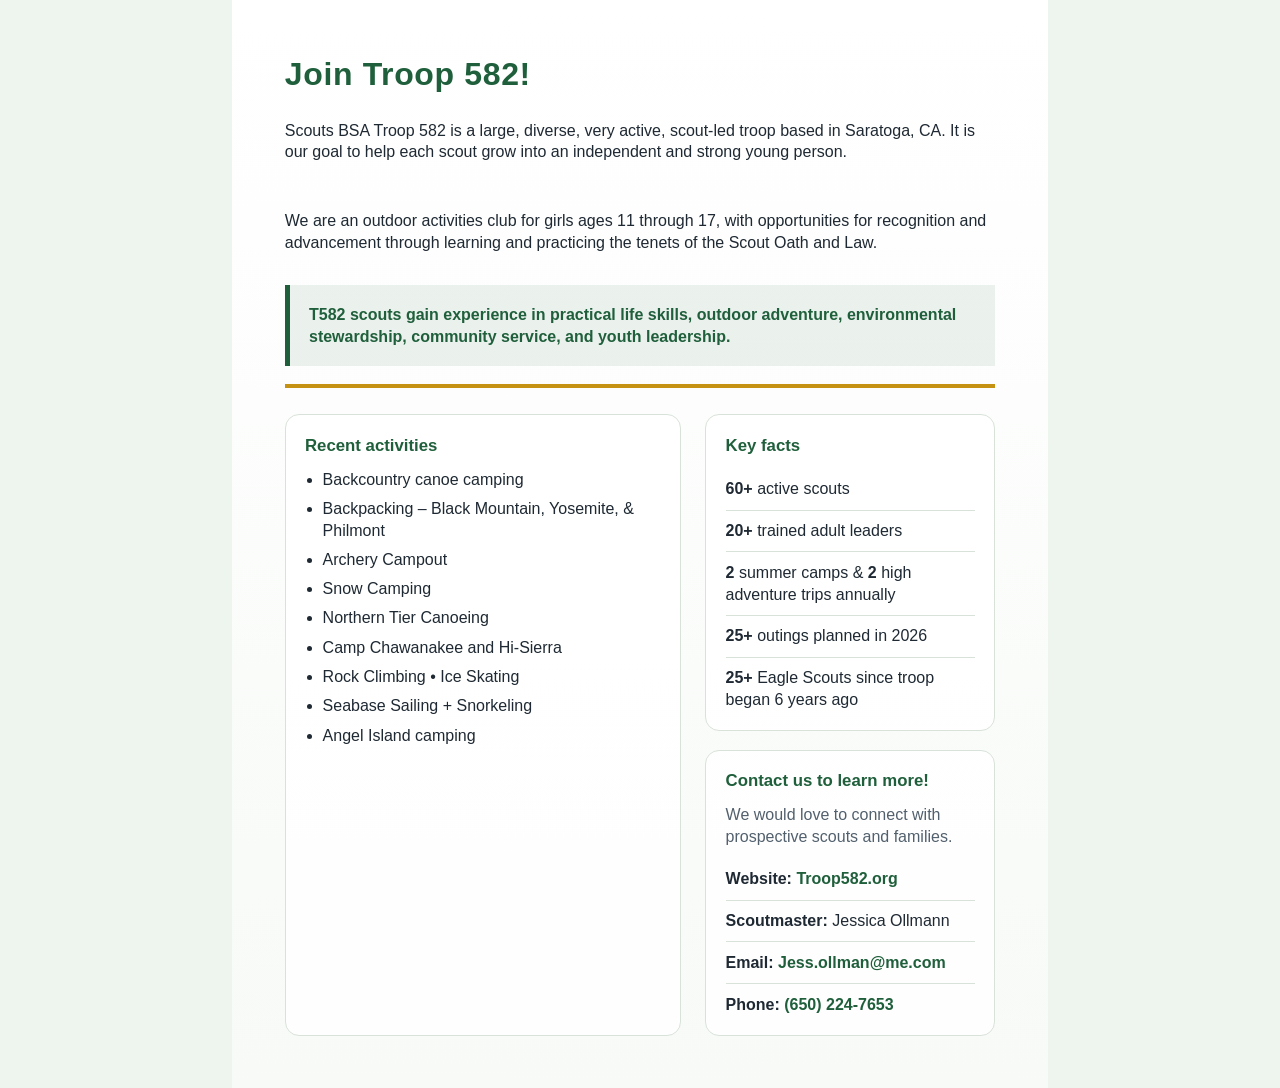
==== index.html @ 62116f75 "Add troop flyer HTML Co-authored-by: guptav <792743+guptav@users.noreply.github.com>" ====
<!DOCTYPE html>
<html lang="en">
<head>
  <meta charset="UTF-8">
  <meta name="viewport" content="width=device-width, initial-scale=1.0">
  <title>Join Troop 582!</title>
  <style>
    @page {
      size: Letter;
      margin: 0.5in;
    }

    :root {
      color-scheme: light;
      --green: #1f5f3b;
      --gold: #c69214;
      --text: #1f2933;
      --muted: #52606d;
      --bg: #f7faf7;
      --border: #d9e2d9;
    }

    * {
      box-sizing: border-box;
    }

    body {
      margin: 0;
      min-height: 100vh;
      font-family: Arial, Helvetica, sans-serif;
      color: var(--text);
      background: #eef4ee;
      line-height: 1.35;
      -webkit-print-color-adjust: exact;
      print-color-adjust: exact;
    }

    .page {
      width: 8.5in;
      min-height: 11in;
      margin: 0 auto;
      padding: 0.55in;
      background: linear-gradient(180deg, #ffffff 0%, var(--bg) 100%);
      display: flex;
      flex-direction: column;
      gap: 0.28in;
    }

    header {
      border-bottom: 4px solid var(--gold);
      padding-bottom: 0.18in;
    }

    h1 {
      margin: 0 0 0.08in;
      font-size: 2rem;
      color: var(--green);
      letter-spacing: 0.02em;
    }

    .intro {
      display: grid;
      gap: 0.16in;
      font-size: 1rem;
    }

    .highlight {
      padding: 0.2in;
      background: rgba(31, 95, 59, 0.08);
      border-left: 5px solid var(--green);
      font-weight: 700;
      color: var(--green);
    }

    .content-grid {
      display: grid;
      grid-template-columns: 1.3fr 0.95fr;
      gap: 0.25in;
      flex: 1;
    }

    section {
      background: rgba(255, 255, 255, 0.88);
      border: 1px solid var(--border);
      border-radius: 14px;
      padding: 0.2in;
    }

    h2 {
      margin: 0 0 0.12in;
      font-size: 1.05rem;
      color: var(--green);
    }

    ul {
      margin: 0;
      padding-left: 1.1rem;
    }

    li + li {
      margin-top: 0.08in;
    }

    .facts ul,
    .contact ul {
      list-style: none;
      padding: 0;
    }

    .facts li,
    .contact li {
      margin-top: 0;
      padding: 0.1in 0;
      border-bottom: 1px solid var(--border);
    }

    .facts li:last-child,
    .contact li:last-child {
      border-bottom: 0;
      padding-bottom: 0;
    }

    .contact a {
      color: var(--green);
      text-decoration: none;
      font-weight: 700;
    }

    .contact p {
      margin: 0 0 0.12in;
      color: var(--muted);
    }

    .contact strong {
      color: var(--text);
    }

    @media screen and (max-width: 900px) {
      .page {
        width: 100%;
        min-height: auto;
      }

      .content-grid {
        grid-template-columns: 1fr;
      }
    }
  </style>
</head>
<body>
  <main class="page">
    <header>
      <h1>Join Troop 582!</h1>
      <div class="intro">
        <p>Scouts BSA Troop 582 is a large, diverse, very active, scout-led troop based in Saratoga, CA. It is our goal to help each scout grow into an independent and strong young person.</p>
        <p>We are an outdoor activities club for girls ages 11 through 17, with opportunities for recognition and advancement through learning and practicing the tenets of the Scout Oath and Law.</p>
        <div class="highlight">T582 scouts gain experience in practical life skills, outdoor adventure, environmental stewardship, community service, and youth leadership.</div>
      </div>
    </header>

    <div class="content-grid">
      <section>
        <h2>Recent activities</h2>
        <ul>
          <li>Backcountry canoe camping</li>
          <li>Backpacking &ndash; Black Mountain, Yosemite, &amp; Philmont</li>
          <li>Archery Campout</li>
          <li>Snow Camping</li>
          <li>Northern Tier Canoeing</li>
          <li>Camp Chawanakee and Hi-Sierra</li>
          <li>Rock Climbing &bull; Ice Skating</li>
          <li>Seabase Sailing + Snorkeling</li>
          <li>Angel Island camping</li>
        </ul>
      </section>

      <div>
        <section class="facts">
          <h2>Key facts</h2>
          <ul>
            <li><strong>60+</strong> active scouts</li>
            <li><strong>20+</strong> trained adult leaders</li>
            <li><strong>2</strong> summer camps &amp; <strong>2</strong> high adventure trips annually</li>
            <li><strong>25+</strong> outings planned in 2026</li>
            <li><strong>25+</strong> Eagle Scouts since troop began 6 years ago</li>
          </ul>
        </section>

        <section class="contact" style="margin-top: 0.2in;">
          <h2>Contact us to learn more!</h2>
          <p>We would love to connect with prospective scouts and families.</p>
          <ul>
            <li><strong>Website:</strong> <a href="https://troop582.org">Troop582.org</a></li>
            <li><strong>Scoutmaster:</strong> Jessica Ollmann</li>
            <li><strong>Email:</strong> <a href="mailto:Jess.ollman@me.com">Jess.ollman@me.com</a></li>
            <li><strong>Phone:</strong> <a href="tel:+16502247653">(650) 224-7653</a></li>
          </ul>
        </section>
      </div>
    </div>
  </main>
</body>
</html>
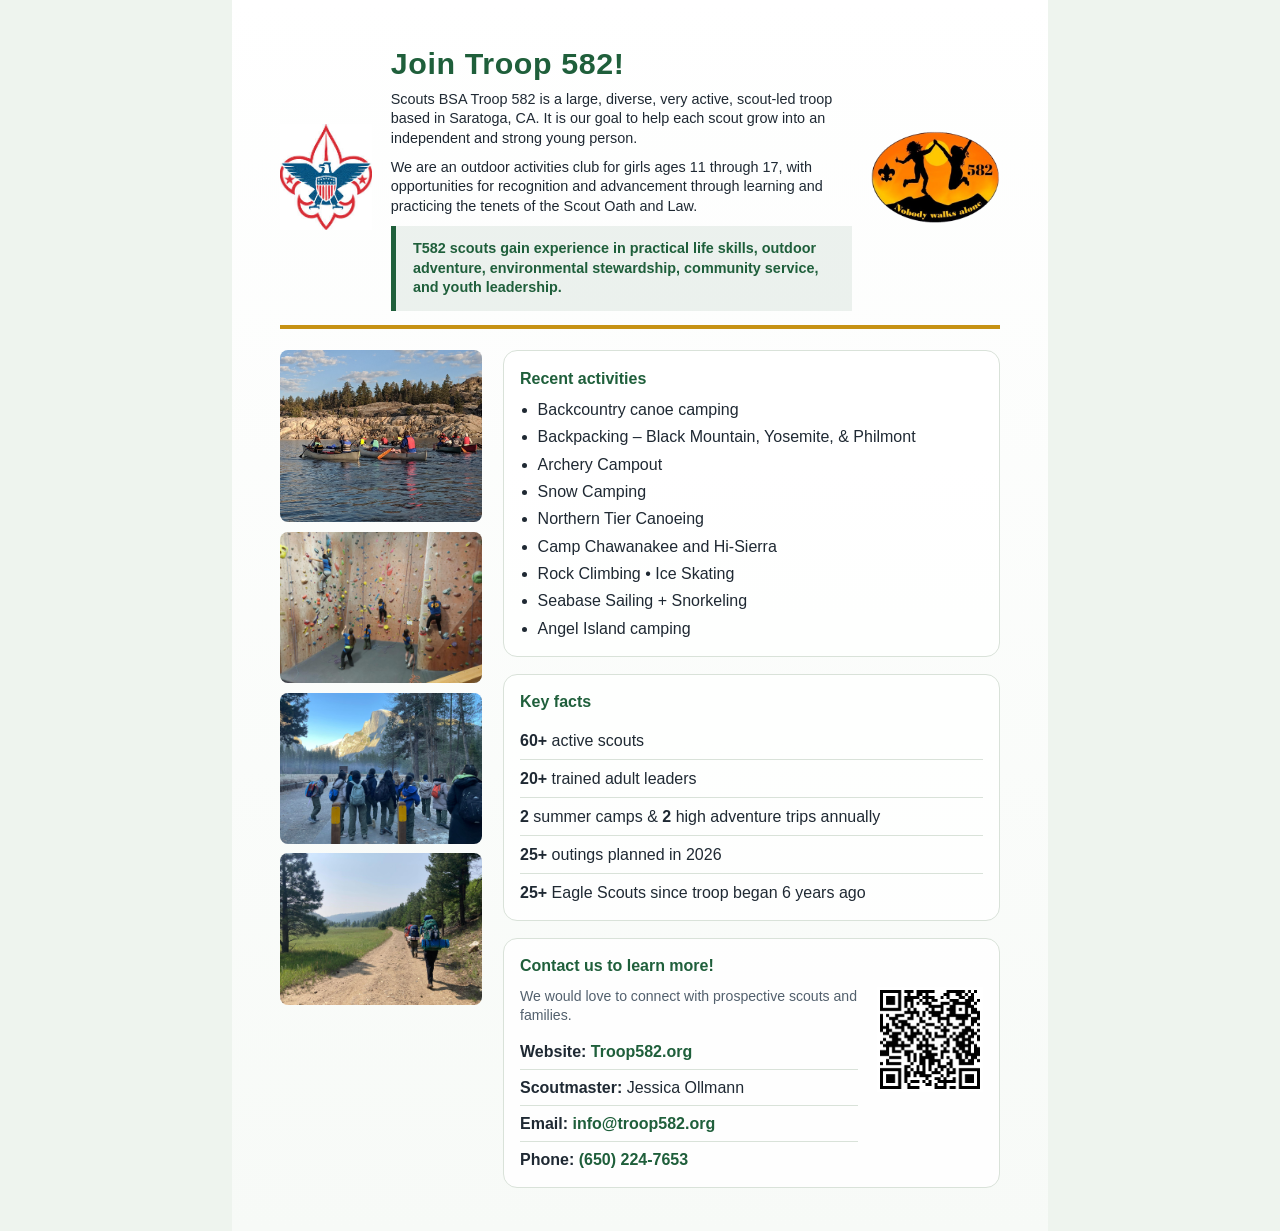
==== commit 2f8a70b8: "Update index.html with images and icons from PPTX Co-authored-by: guptav <792743+guptav@users.norepl" ====
--- a/index.html
+++ b/index.html
@@ -39,56 +39,102 @@
       width: 8.5in;
       min-height: 11in;
       margin: 0 auto;
-      padding: 0.55in;
+      padding: 0.45in 0.5in;
       background: linear-gradient(180deg, #ffffff 0%, var(--bg) 100%);
       display: flex;
       flex-direction: column;
-      gap: 0.28in;
-    }
-
+      gap: 0.22in;
+    }
+
+    /* ── Header ── */
     header {
+      display: flex;
+      align-items: center;
+      gap: 0.2in;
       border-bottom: 4px solid var(--gold);
-      padding-bottom: 0.18in;
+      padding-bottom: 0.15in;
+    }
+
+    .header-logo {
+      flex-shrink: 0;
+    }
+
+    .header-logo img {
+      display: block;
+    }
+
+    .header-logo.bsa img  { height: 1.1in; width: auto; }
+    .header-logo.troop img { height: 0.95in; width: auto; }
+
+    .header-text {
+      flex: 1;
     }
 
     h1 {
-      margin: 0 0 0.08in;
-      font-size: 2rem;
+      margin: 0 0 0.06in;
+      font-size: 1.9rem;
       color: var(--green);
       letter-spacing: 0.02em;
     }
 
     .intro {
       display: grid;
-      gap: 0.16in;
-      font-size: 1rem;
+      gap: 0.1in;
+      font-size: 0.9rem;
+    }
+
+    .intro p {
+      margin: 0;
     }
 
     .highlight {
-      padding: 0.2in;
+      padding: 0.14in 0.18in;
       background: rgba(31, 95, 59, 0.08);
       border-left: 5px solid var(--green);
       font-weight: 700;
       color: var(--green);
     }
 
-    .content-grid {
+    /* ── Body two-column: photo strip | content ── */
+    .body-grid {
       display: grid;
-      grid-template-columns: 1.3fr 0.95fr;
-      gap: 0.25in;
+      grid-template-columns: 2.1in 1fr;
+      gap: 0.22in;
       flex: 1;
+    }
+
+    /* Left: stacked activity photos */
+    .photo-strip {
+      display: flex;
+      flex-direction: column;
+      gap: 0.1in;
+    }
+
+    .photo-strip img {
+      width: 100%;
+      height: auto;
+      border-radius: 8px;
+      object-fit: cover;
+      display: block;
+    }
+
+    /* Right: sections */
+    .content-col {
+      display: flex;
+      flex-direction: column;
+      gap: 0.18in;
     }
 
     section {
       background: rgba(255, 255, 255, 0.88);
       border: 1px solid var(--border);
       border-radius: 14px;
-      padding: 0.2in;
+      padding: 0.17in;
     }
 
     h2 {
-      margin: 0 0 0.12in;
-      font-size: 1.05rem;
+      margin: 0 0 0.1in;
+      font-size: 1rem;
       color: var(--green);
     }
 
@@ -98,23 +144,47 @@
     }
 
     li + li {
-      margin-top: 0.08in;
-    }
-
-    .facts ul,
+      margin-top: 0.06in;
+    }
+
+    .facts ul {
+      list-style: none;
+      padding: 0;
+    }
+
+    .facts li {
+      margin-top: 0;
+      padding: 0.08in 0;
+      border-bottom: 1px solid var(--border);
+    }
+
+    .facts li:last-child {
+      border-bottom: 0;
+      padding-bottom: 0;
+    }
+
+    /* Contact row: info + QR code side by side */
+    .contact-inner {
+      display: flex;
+      gap: 0.2in;
+      align-items: flex-start;
+    }
+
+    .contact-info {
+      flex: 1;
+    }
+
     .contact ul {
       list-style: none;
       padding: 0;
     }
 
-    .facts li,
     .contact li {
       margin-top: 0;
-      padding: 0.1in 0;
+      padding: 0.07in 0;
       border-bottom: 1px solid var(--border);
     }
 
-    .facts li:last-child,
     .contact li:last-child {
       border-bottom: 0;
       padding-bottom: 0;
@@ -127,12 +197,23 @@
     }
 
     .contact p {
-      margin: 0 0 0.12in;
+      margin: 0 0 0.1in;
       color: var(--muted);
+      font-size: 0.88rem;
     }
 
     .contact strong {
       color: var(--text);
+    }
+
+    .qr-code {
+      flex-shrink: 0;
+    }
+
+    .qr-code img {
+      display: block;
+      width: 1.1in;
+      height: 1.1in;
     }
 
     @media screen and (max-width: 900px) {
@@ -141,8 +222,21 @@
         min-height: auto;
       }
 
-      .content-grid {
+      header {
+        flex-wrap: wrap;
+      }
+
+      .body-grid {
         grid-template-columns: 1fr;
+      }
+
+      .photo-strip {
+        flex-direction: row;
+        flex-wrap: wrap;
+      }
+
+      .photo-strip img {
+        width: calc(50% - 0.05in);
       }
     }
   </style>
@@ -150,31 +244,48 @@
 <body>
   <main class="page">
     <header>
-      <h1>Join Troop 582!</h1>
-      <div class="intro">
-        <p>Scouts BSA Troop 582 is a large, diverse, very active, scout-led troop based in Saratoga, CA. It is our goal to help each scout grow into an independent and strong young person.</p>
-        <p>We are an outdoor activities club for girls ages 11 through 17, with opportunities for recognition and advancement through learning and practicing the tenets of the Scout Oath and Law.</p>
-        <div class="highlight">T582 scouts gain experience in practical life skills, outdoor adventure, environmental stewardship, community service, and youth leadership.</div>
+      <div class="header-logo bsa">
+        <img src="assets/images/Google_Shape_58_p13.png" alt="Boy Scouts of America logo">
+      </div>
+      <div class="header-text">
+        <h1>Join Troop 582!</h1>
+        <div class="intro">
+          <p>Scouts BSA Troop 582 is a large, diverse, very active, scout-led troop based in Saratoga, CA. It is our goal to help each scout grow into an independent and strong young person.</p>
+          <p>We are an outdoor activities club for girls ages 11 through 17, with opportunities for recognition and advancement through learning and practicing the tenets of the Scout Oath and Law.</p>
+          <div class="highlight">T582 scouts gain experience in practical life skills, outdoor adventure, environmental stewardship, community service, and youth leadership.</div>
+        </div>
+      </div>
+      <div class="header-logo troop">
+        <img src="assets/images/Google_Shape_59_p13.png" alt="Troop 582 — Nobody walks alone">
       </div>
     </header>
 
-    <div class="content-grid">
-      <section>
-        <h2>Recent activities</h2>
-        <ul>
-          <li>Backcountry canoe camping</li>
-          <li>Backpacking &ndash; Black Mountain, Yosemite, &amp; Philmont</li>
-          <li>Archery Campout</li>
-          <li>Snow Camping</li>
-          <li>Northern Tier Canoeing</li>
-          <li>Camp Chawanakee and Hi-Sierra</li>
-          <li>Rock Climbing &bull; Ice Skating</li>
-          <li>Seabase Sailing + Snorkeling</li>
-          <li>Angel Island camping</li>
-        </ul>
-      </section>
-
-      <div>
+    <div class="body-grid">
+      <!-- Left: stacked activity photos -->
+      <div class="photo-strip">
+        <img src="assets/images/Google_Shape_54_p13.png" alt="Backcountry canoe camping">
+        <img src="assets/images/Google_Shape_62_p13.jpg" alt="Scout activity">
+        <img src="assets/images/Google_Shape_61_p13.jpg" alt="Backpacking at Yosemite">
+        <img src="assets/images/Google_Shape_60_p13.jpg" alt="Scout activity">
+      </div>
+
+      <!-- Right: content sections -->
+      <div class="content-col">
+        <section>
+          <h2>Recent activities</h2>
+          <ul>
+            <li>Backcountry canoe camping</li>
+            <li>Backpacking &ndash; Black Mountain, Yosemite, &amp; Philmont</li>
+            <li>Archery Campout</li>
+            <li>Snow Camping</li>
+            <li>Northern Tier Canoeing</li>
+            <li>Camp Chawanakee and Hi-Sierra</li>
+            <li>Rock Climbing &bull; Ice Skating</li>
+            <li>Seabase Sailing + Snorkeling</li>
+            <li>Angel Island camping</li>
+          </ul>
+        </section>
+
         <section class="facts">
           <h2>Key facts</h2>
           <ul>
@@ -186,15 +297,22 @@
           </ul>
         </section>
 
-        <section class="contact" style="margin-top: 0.2in;">
+        <section class="contact">
           <h2>Contact us to learn more!</h2>
-          <p>We would love to connect with prospective scouts and families.</p>
-          <ul>
-            <li><strong>Website:</strong> <a href="https://troop582.org">Troop582.org</a></li>
-            <li><strong>Scoutmaster:</strong> Jessica Ollmann</li>
-            <li><strong>Email:</strong> <a href="mailto:Jess.ollman@me.com">Jess.ollman@me.com</a></li>
-            <li><strong>Phone:</strong> <a href="tel:+16502247653">(650) 224-7653</a></li>
-          </ul>
+          <div class="contact-inner">
+            <div class="contact-info">
+              <p>We would love to connect with prospective scouts and families.</p>
+              <ul>
+                <li><strong>Website:</strong> <a href="https://troop582.org">Troop582.org</a></li>
+                <li><strong>Scoutmaster:</strong> Jessica Ollmann</li>
+                <li><strong>Email:</strong> <a href="mailto:info@troop582.org">info@troop582.org</a></li>
+                <li><strong>Phone:</strong> <a href="tel:+16502247653">(650) 224-7653</a></li>
+              </ul>
+            </div>
+            <div class="qr-code">
+              <img src="assets/images/Google_Shape_63_p13.png" alt="QR code — scan to visit Troop582.org">
+            </div>
+          </div>
         </section>
       </div>
     </div>
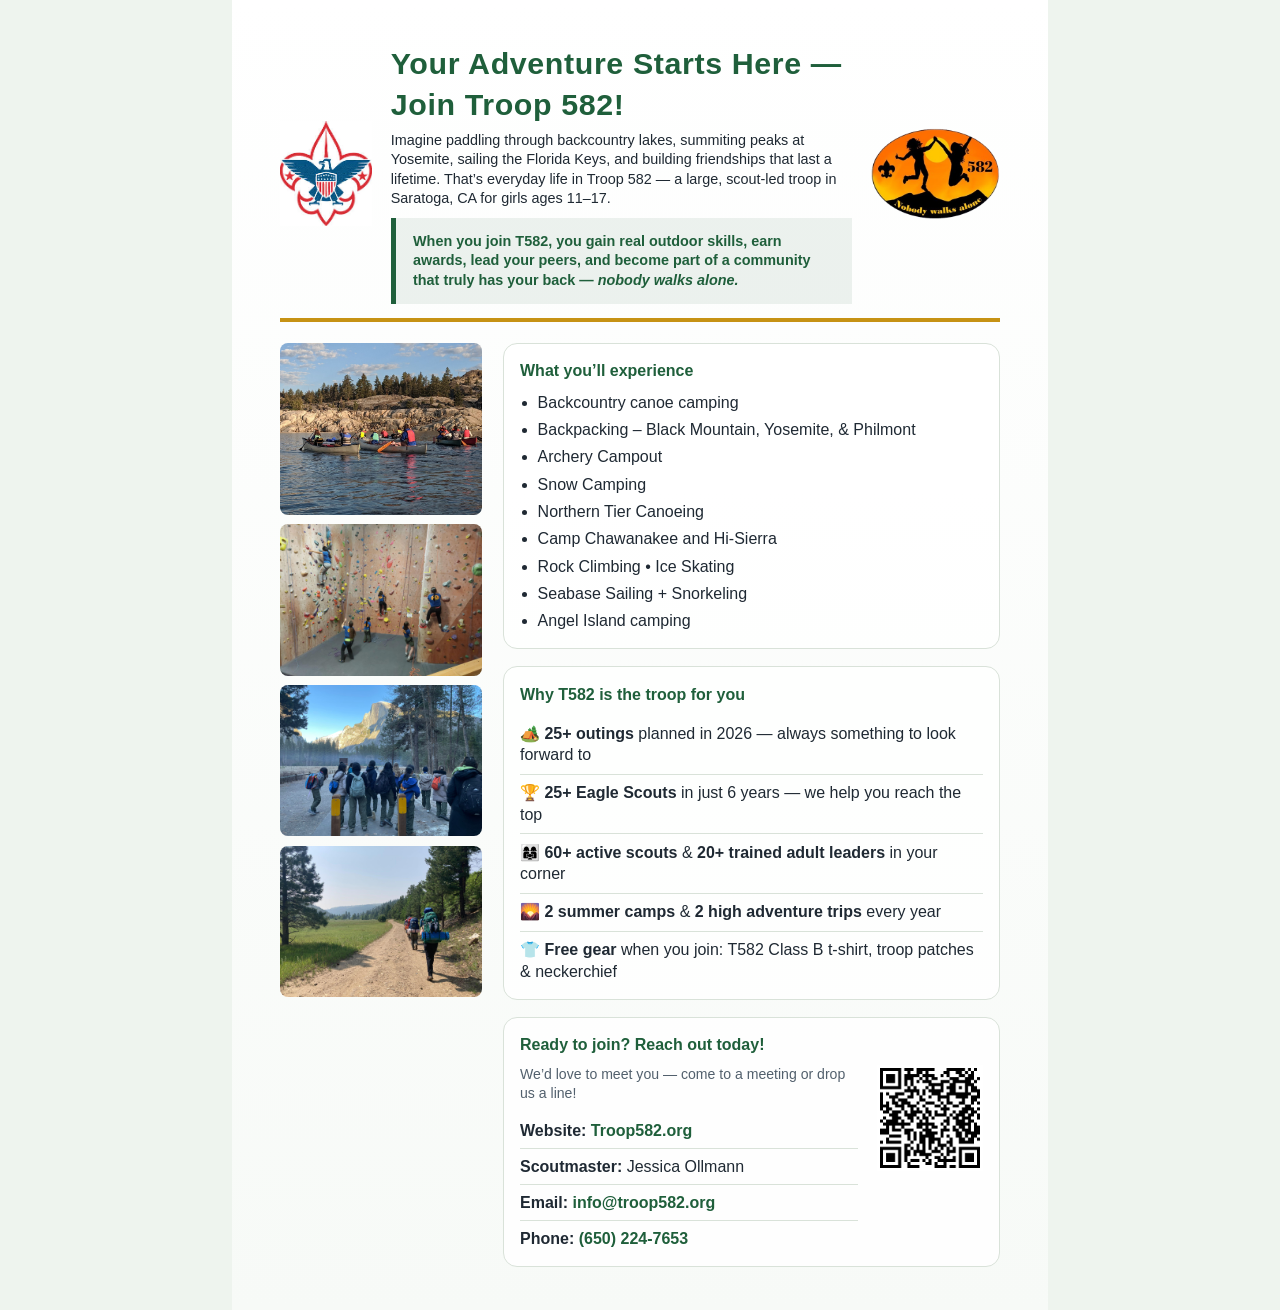
==== commit 89c42b96: "Rewrite flyer copy with benefit-focused tone and add free gear perk Co-authored-by: guptav <792743+g" ====
--- a/index.html
+++ b/index.html
@@ -248,11 +248,10 @@
         <img src="assets/images/Google_Shape_58_p13.png" alt="Boy Scouts of America logo">
       </div>
       <div class="header-text">
-        <h1>Join Troop 582!</h1>
+        <h1>Your Adventure Starts Here &mdash; Join Troop 582!</h1>
         <div class="intro">
-          <p>Scouts BSA Troop 582 is a large, diverse, very active, scout-led troop based in Saratoga, CA. It is our goal to help each scout grow into an independent and strong young person.</p>
-          <p>We are an outdoor activities club for girls ages 11 through 17, with opportunities for recognition and advancement through learning and practicing the tenets of the Scout Oath and Law.</p>
-          <div class="highlight">T582 scouts gain experience in practical life skills, outdoor adventure, environmental stewardship, community service, and youth leadership.</div>
+          <p>Imagine paddling through backcountry lakes, summiting peaks at Yosemite, sailing the Florida Keys, and building friendships that last a lifetime. That&rsquo;s everyday life in Troop 582 &mdash; a large, scout-led troop in Saratoga, CA for girls ages 11&ndash;17.</p>
+          <div class="highlight">When you join T582, you gain real outdoor skills, earn awards, lead your peers, and become part of a community that truly has your back &mdash; <em>nobody walks alone.</em></div>
         </div>
       </div>
       <div class="header-logo troop">
@@ -272,7 +271,7 @@
       <!-- Right: content sections -->
       <div class="content-col">
         <section>
-          <h2>Recent activities</h2>
+          <h2>What you&rsquo;ll experience</h2>
           <ul>
             <li>Backcountry canoe camping</li>
             <li>Backpacking &ndash; Black Mountain, Yosemite, &amp; Philmont</li>
@@ -287,21 +286,21 @@
         </section>
 
         <section class="facts">
-          <h2>Key facts</h2>
+          <h2>Why T582 is the troop for you</h2>
           <ul>
-            <li><strong>60+</strong> active scouts</li>
-            <li><strong>20+</strong> trained adult leaders</li>
-            <li><strong>2</strong> summer camps &amp; <strong>2</strong> high adventure trips annually</li>
-            <li><strong>25+</strong> outings planned in 2026</li>
-            <li><strong>25+</strong> Eagle Scouts since troop began 6 years ago</li>
+            <li>🏕️ <strong>25+ outings</strong> planned in 2026 &mdash; always something to look forward to</li>
+            <li>🏆 <strong>25+ Eagle Scouts</strong> in just 6 years &mdash; we help you reach the top</li>
+            <li>👩‍👩‍👧 <strong>60+ active scouts</strong> &amp; <strong>20+ trained adult leaders</strong> in your corner</li>
+            <li>🌄 <strong>2 summer camps</strong> &amp; <strong>2 high adventure trips</strong> every year</li>
+            <li>👕 <strong>Free gear</strong> when you join: T582 Class B t-shirt, troop patches &amp; neckerchief</li>
           </ul>
         </section>
 
         <section class="contact">
-          <h2>Contact us to learn more!</h2>
+          <h2>Ready to join? Reach out today!</h2>
           <div class="contact-inner">
             <div class="contact-info">
-              <p>We would love to connect with prospective scouts and families.</p>
+              <p>We&rsquo;d love to meet you &mdash; come to a meeting or drop us a line!</p>
               <ul>
                 <li><strong>Website:</strong> <a href="https://troop582.org">Troop582.org</a></li>
                 <li><strong>Scoutmaster:</strong> Jessica Ollmann</li>
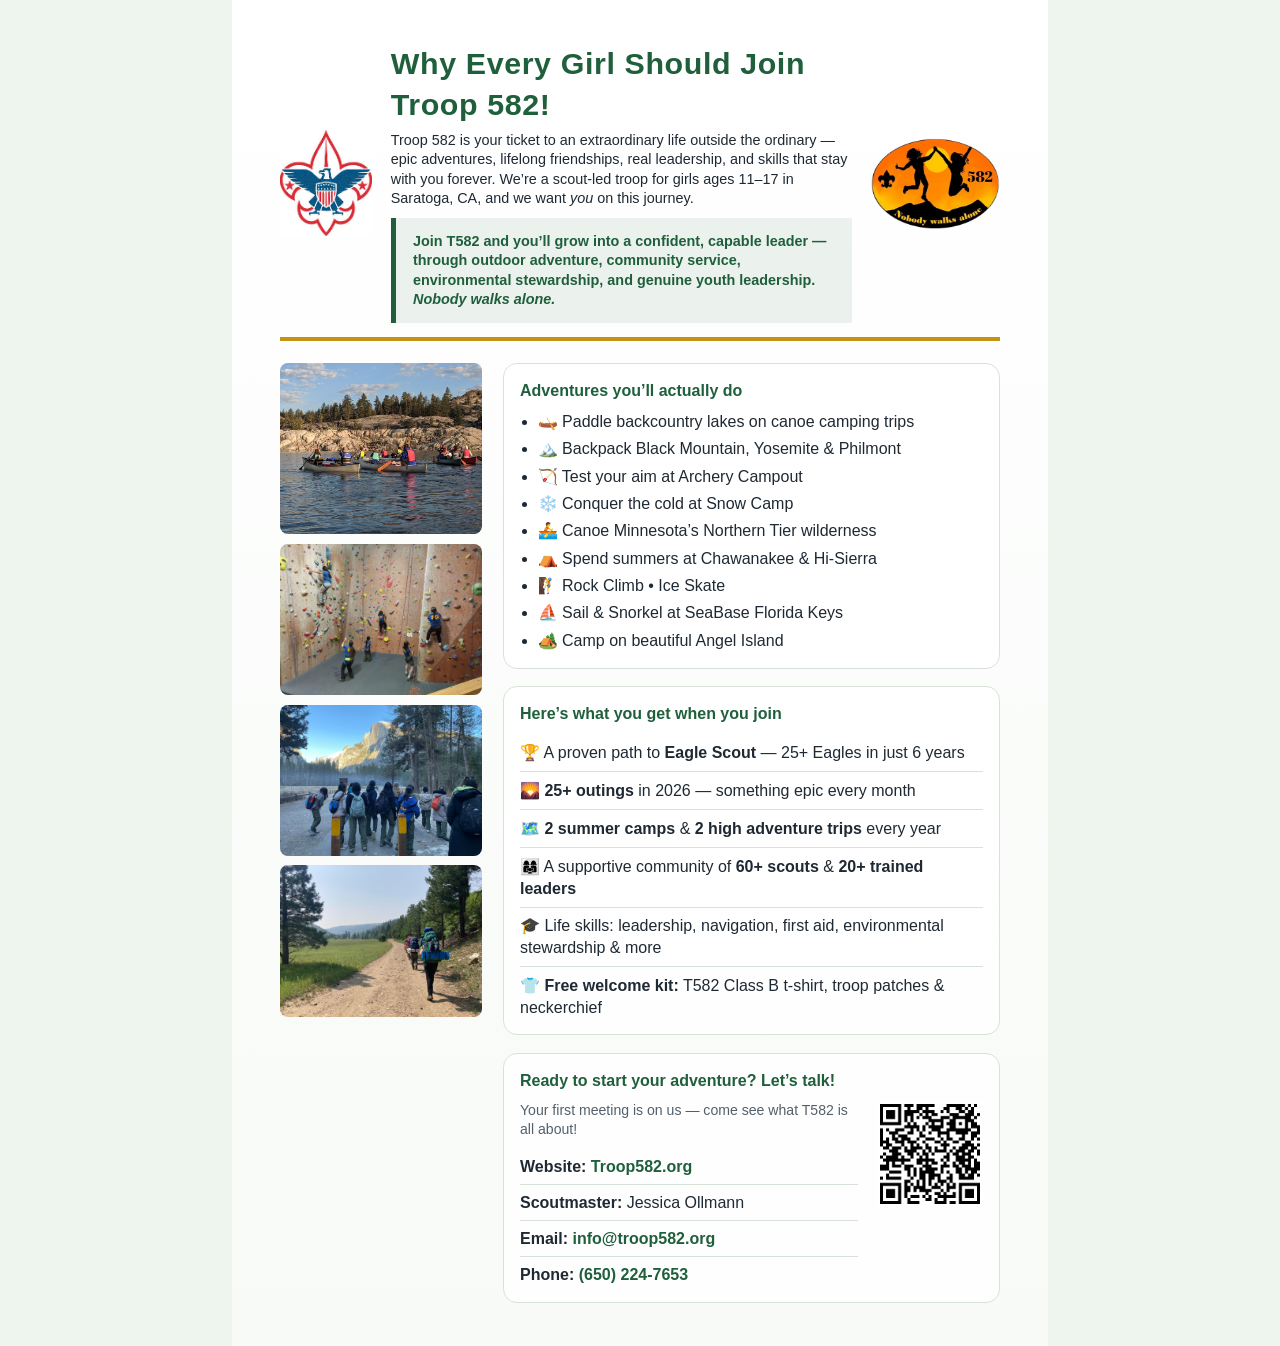
==== commit fe18fd09: "Sharpen why-you-should-join focus across all sections Co-authored-by: guptav <792743+guptav@users.no" ====
--- a/index.html
+++ b/index.html
@@ -248,10 +248,10 @@
         <img src="assets/images/Google_Shape_58_p13.png" alt="Boy Scouts of America logo">
       </div>
       <div class="header-text">
-        <h1>Your Adventure Starts Here &mdash; Join Troop 582!</h1>
+        <h1>Why Every Girl Should Join Troop 582!</h1>
         <div class="intro">
-          <p>Imagine paddling through backcountry lakes, summiting peaks at Yosemite, sailing the Florida Keys, and building friendships that last a lifetime. That&rsquo;s everyday life in Troop 582 &mdash; a large, scout-led troop in Saratoga, CA for girls ages 11&ndash;17.</p>
-          <div class="highlight">When you join T582, you gain real outdoor skills, earn awards, lead your peers, and become part of a community that truly has your back &mdash; <em>nobody walks alone.</em></div>
+          <p>Troop 582 is your ticket to an extraordinary life outside the ordinary &mdash; epic adventures, lifelong friendships, real leadership, and skills that stay with you forever. We&rsquo;re a scout-led troop for girls ages 11&ndash;17 in Saratoga, CA, and we want <em>you</em> on this journey.</p>
+          <div class="highlight">Join T582 and you&rsquo;ll grow into a confident, capable leader &mdash; through outdoor adventure, community service, environmental stewardship, and genuine youth leadership. <em>Nobody walks alone.</em></div>
         </div>
       </div>
       <div class="header-logo troop">
@@ -271,36 +271,37 @@
       <!-- Right: content sections -->
       <div class="content-col">
         <section>
-          <h2>What you&rsquo;ll experience</h2>
+          <h2>Adventures you&rsquo;ll actually do</h2>
           <ul>
-            <li>Backcountry canoe camping</li>
-            <li>Backpacking &ndash; Black Mountain, Yosemite, &amp; Philmont</li>
-            <li>Archery Campout</li>
-            <li>Snow Camping</li>
-            <li>Northern Tier Canoeing</li>
-            <li>Camp Chawanakee and Hi-Sierra</li>
-            <li>Rock Climbing &bull; Ice Skating</li>
-            <li>Seabase Sailing + Snorkeling</li>
-            <li>Angel Island camping</li>
+            <li>🛶 Paddle backcountry lakes on canoe camping trips</li>
+            <li>🏔️ Backpack Black Mountain, Yosemite &amp; Philmont</li>
+            <li>🏹 Test your aim at Archery Campout</li>
+            <li>❄️ Conquer the cold at Snow Camp</li>
+            <li>🚣 Canoe Minnesota&rsquo;s Northern Tier wilderness</li>
+            <li>⛺ Spend summers at Chawanakee &amp; Hi-Sierra</li>
+            <li>🧗 Rock Climb &bull; Ice Skate</li>
+            <li>⛵ Sail &amp; Snorkel at SeaBase Florida Keys</li>
+            <li>🏕️ Camp on beautiful Angel Island</li>
           </ul>
         </section>
 
         <section class="facts">
-          <h2>Why T582 is the troop for you</h2>
+          <h2>Here&rsquo;s what you get when you join</h2>
           <ul>
-            <li>🏕️ <strong>25+ outings</strong> planned in 2026 &mdash; always something to look forward to</li>
-            <li>🏆 <strong>25+ Eagle Scouts</strong> in just 6 years &mdash; we help you reach the top</li>
-            <li>👩‍👩‍👧 <strong>60+ active scouts</strong> &amp; <strong>20+ trained adult leaders</strong> in your corner</li>
-            <li>🌄 <strong>2 summer camps</strong> &amp; <strong>2 high adventure trips</strong> every year</li>
-            <li>👕 <strong>Free gear</strong> when you join: T582 Class B t-shirt, troop patches &amp; neckerchief</li>
+            <li>🏆 A proven path to <strong>Eagle Scout</strong> &mdash; 25+ Eagles in just 6 years</li>
+            <li>🌄 <strong>25+ outings</strong> in 2026 &mdash; something epic every month</li>
+            <li>🗺️ <strong>2 summer camps</strong> &amp; <strong>2 high adventure trips</strong> every year</li>
+            <li>👩‍👩‍👧 A supportive community of <strong>60+ scouts</strong> &amp; <strong>20+ trained leaders</strong></li>
+            <li>🎓 Life skills: leadership, navigation, first aid, environmental stewardship &amp; more</li>
+            <li>👕 <strong>Free welcome kit:</strong> T582 Class B t-shirt, troop patches &amp; neckerchief</li>
           </ul>
         </section>
 
         <section class="contact">
-          <h2>Ready to join? Reach out today!</h2>
+          <h2>Ready to start your adventure? Let&rsquo;s talk!</h2>
           <div class="contact-inner">
             <div class="contact-info">
-              <p>We&rsquo;d love to meet you &mdash; come to a meeting or drop us a line!</p>
+              <p>Your first meeting is on us &mdash; come see what T582 is all about!</p>
               <ul>
                 <li><strong>Website:</strong> <a href="https://troop582.org">Troop582.org</a></li>
                 <li><strong>Scoutmaster:</strong> Jessica Ollmann</li>
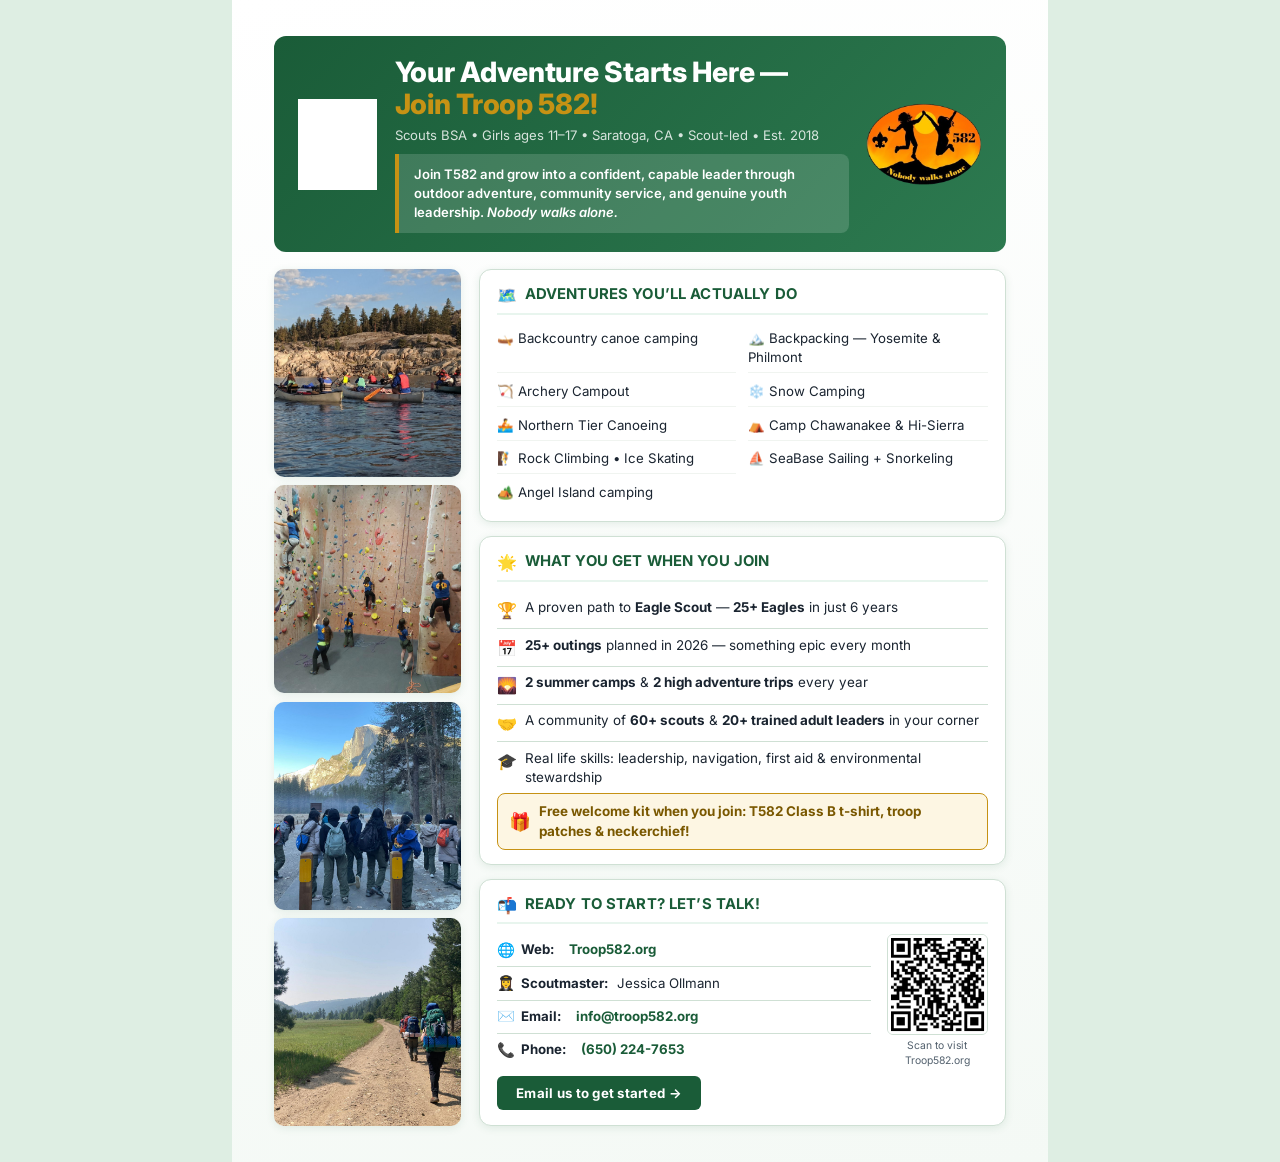
==== commit 9539985b: "UX overhaul: better hierarchy, CTA, photo captions, welcome kit badge, QR label Co-authored-by: gupt" ====
--- a/index.html
+++ b/index.html
@@ -4,316 +4,471 @@
   <meta charset="UTF-8">
   <meta name="viewport" content="width=device-width, initial-scale=1.0">
   <title>Join Troop 582!</title>
+  <link rel="preconnect" href="https://fonts.googleapis.com">
+  <link rel="preconnect" href="https://fonts.gstatic.com" crossorigin>
+  <link href="https://fonts.googleapis.com/css2?family=Inter:wght@400;600;700;800&display=swap" rel="stylesheet">
   <style>
     @page {
       size: Letter;
-      margin: 0.5in;
+      margin: 0.4in;
     }
 
     :root {
       color-scheme: light;
-      --green: #1f5f3b;
+      --green: #1a5c38;
+      --green-light: #e8f5ee;
       --gold: #c69214;
-      --text: #1f2933;
+      --gold-light: #fdf6e3;
+      --text: #1a2430;
       --muted: #52606d;
-      --bg: #f7faf7;
-      --border: #d9e2d9;
-    }
-
-    * {
-      box-sizing: border-box;
-    }
+      --bg: #f4f9f5;
+      --border: #cfe0d4;
+      --shadow: 0 2px 8px rgba(31,95,59,0.10);
+      --radius: 12px;
+    }
+
+    * { box-sizing: border-box; }
 
     body {
       margin: 0;
-      min-height: 100vh;
-      font-family: Arial, Helvetica, sans-serif;
+      font-family: 'Inter', Arial, sans-serif;
       color: var(--text);
-      background: #eef4ee;
-      line-height: 1.35;
+      background: #deeee3;
+      line-height: 1.45;
       -webkit-print-color-adjust: exact;
       print-color-adjust: exact;
     }
 
+    /* ── Page shell ── */
     .page {
       width: 8.5in;
       min-height: 11in;
       margin: 0 auto;
-      padding: 0.45in 0.5in;
-      background: linear-gradient(180deg, #ffffff 0%, var(--bg) 100%);
+      padding: 0.38in 0.44in 0.38in;
+      background: linear-gradient(170deg, #ffffff 0%, var(--bg) 100%);
       display: flex;
       flex-direction: column;
-      gap: 0.22in;
+      gap: 0.18in;
     }
 
     /* ── Header ── */
     header {
       display: flex;
       align-items: center;
-      gap: 0.2in;
-      border-bottom: 4px solid var(--gold);
-      padding-bottom: 0.15in;
-    }
-
-    .header-logo {
-      flex-shrink: 0;
-    }
-
-    .header-logo img {
-      display: block;
-    }
-
-    .header-logo.bsa img  { height: 1.1in; width: auto; }
-    .header-logo.troop img { height: 0.95in; width: auto; }
-
-    .header-text {
-      flex: 1;
-    }
+      gap: 0.18in;
+      background: linear-gradient(135deg, var(--green) 0%, #2d7a50 100%);
+      border-radius: var(--radius);
+      padding: 0.2in 0.25in;
+      color: #fff;
+    }
+
+    .header-logo { flex-shrink: 0; }
+    .header-logo img { display: block; }
+    .header-logo.bsa img   { height: 0.95in; width: auto; filter: brightness(0) invert(1); }
+    .header-logo.troop img { height: 0.85in; width: auto; }
+
+    .header-text { flex: 1; }
 
     h1 {
       margin: 0 0 0.06in;
-      font-size: 1.9rem;
-      color: var(--green);
-      letter-spacing: 0.02em;
-    }
-
-    .intro {
+      font-size: 1.75rem;
+      font-weight: 800;
+      color: #fff;
+      letter-spacing: -0.01em;
+      line-height: 1.15;
+    }
+
+    h1 span {
+      color: var(--gold);
+    }
+
+    .tagline {
+      font-size: 0.82rem;
+      color: rgba(255,255,255,0.82);
+      margin: 0 0 0.1in;
+    }
+
+    .highlight {
+      padding: 0.11in 0.16in;
+      background: rgba(255,255,255,0.15);
+      border-left: 4px solid var(--gold);
+      border-radius: 0 8px 8px 0;
+      font-size: 0.82rem;
+      font-weight: 600;
+      color: #fff;
+    }
+
+    /* ── Body two-column ── */
+    .body-grid {
       display: grid;
-      gap: 0.1in;
-      font-size: 0.9rem;
-    }
-
-    .intro p {
+      grid-template-columns: 1.95in 1fr;
+      gap: 0.18in;
+      flex: 1;
+    }
+
+    /* Left: photo strip */
+    .photo-strip {
+      display: flex;
+      flex-direction: column;
+      gap: 0.09in;
+    }
+
+    .photo-wrap {
+      position: relative;
+      overflow: hidden;
+      border-radius: 10px;
+      box-shadow: var(--shadow);
+      flex: 1;
+    }
+
+    .photo-wrap img {
+      width: 100%;
+      height: 100%;
+      object-fit: cover;
+      display: block;
+      transition: transform 0.3s ease;
+    }
+
+    .photo-wrap:hover img {
+      transform: scale(1.04);
+    }
+
+    .photo-caption {
+      position: absolute;
+      bottom: 0;
+      left: 0;
+      right: 0;
+      padding: 0.06in 0.1in;
+      background: linear-gradient(transparent, rgba(0,0,0,0.62));
+      color: #fff;
+      font-size: 0.67rem;
+      font-weight: 600;
+      opacity: 0;
+      transition: opacity 0.25s ease;
+      border-radius: 0 0 10px 10px;
+    }
+
+    .photo-wrap:hover .photo-caption {
+      opacity: 1;
+    }
+
+    /* Right: sections */
+    .content-col {
+      display: flex;
+      flex-direction: column;
+      gap: 0.14in;
+    }
+
+    section {
+      background: #fff;
+      border: 1px solid var(--border);
+      border-radius: var(--radius);
+      padding: 0.15in 0.18in;
+      box-shadow: var(--shadow);
+    }
+
+    /* Section header bar */
+    .section-header {
+      display: flex;
+      align-items: center;
+      gap: 0.08in;
+      margin-bottom: 0.1in;
+      padding-bottom: 0.07in;
+      border-bottom: 2px solid var(--green-light);
+    }
+
+    .section-icon {
+      font-size: 1rem;
+      line-height: 1;
+    }
+
+    h2 {
       margin: 0;
-    }
-
-    .highlight {
-      padding: 0.14in 0.18in;
-      background: rgba(31, 95, 59, 0.08);
-      border-left: 5px solid var(--green);
+      font-size: 0.93rem;
       font-weight: 700;
       color: var(--green);
-    }
-
-    /* ── Body two-column: photo strip | content ── */
-    .body-grid {
+      letter-spacing: 0.01em;
+      text-transform: uppercase;
+    }
+
+    /* Activities list */
+    .activities ul {
+      margin: 0;
+      padding: 0;
+      list-style: none;
       display: grid;
-      grid-template-columns: 2.1in 1fr;
-      gap: 0.22in;
-      flex: 1;
-    }
-
-    /* Left: stacked activity photos */
-    .photo-strip {
-      display: flex;
-      flex-direction: column;
-      gap: 0.1in;
-    }
-
-    .photo-strip img {
-      width: 100%;
-      height: auto;
-      border-radius: 8px;
-      object-fit: cover;
-      display: block;
-    }
-
-    /* Right: sections */
-    .content-col {
-      display: flex;
-      flex-direction: column;
-      gap: 0.18in;
-    }
-
-    section {
-      background: rgba(255, 255, 255, 0.88);
-      border: 1px solid var(--border);
-      border-radius: 14px;
-      padding: 0.17in;
-    }
-
-    h2 {
-      margin: 0 0 0.1in;
-      font-size: 1rem;
-      color: var(--green);
-    }
-
-    ul {
-      margin: 0;
-      padding-left: 1.1rem;
-    }
-
-    li + li {
-      margin-top: 0.06in;
-    }
-
+      grid-template-columns: 1fr 1fr;
+      gap: 0.04in 0.12in;
+    }
+
+    .activities li {
+      font-size: 0.83rem;
+      padding: 0.05in 0;
+      border-bottom: 1px solid #f0f4f0;
+      display: flex;
+      align-items: baseline;
+      gap: 0.05in;
+    }
+
+    .activities li:nth-last-child(-n+2) {
+      border-bottom: none;
+    }
+
+    /* Benefits / facts */
     .facts ul {
       list-style: none;
       padding: 0;
+      margin: 0;
     }
 
     .facts li {
-      margin-top: 0;
-      padding: 0.08in 0;
+      display: flex;
+      align-items: flex-start;
+      gap: 0.08in;
+      padding: 0.07in 0;
       border-bottom: 1px solid var(--border);
+      font-size: 0.84rem;
+      line-height: 1.4;
     }
 
     .facts li:last-child {
-      border-bottom: 0;
+      border-bottom: none;
       padding-bottom: 0;
     }
 
-    /* Contact row: info + QR code side by side */
+    .facts li .fact-icon {
+      font-size: 1rem;
+      flex-shrink: 0;
+      margin-top: 0.01in;
+    }
+
+    /* Welcome kit callout */
+    .kit-badge {
+      display: flex;
+      align-items: center;
+      gap: 0.08in;
+      background: var(--gold-light);
+      border: 1.5px solid var(--gold);
+      border-radius: 8px;
+      padding: 0.08in 0.12in;
+      font-size: 0.84rem;
+      font-weight: 700;
+      color: #7a5800;
+      margin-top: 0.07in;
+    }
+
+    .kit-badge .kit-icon { font-size: 1.1rem; }
+
+    /* Contact */
     .contact-inner {
       display: flex;
-      gap: 0.2in;
+      gap: 0.16in;
       align-items: flex-start;
     }
 
-    .contact-info {
-      flex: 1;
-    }
-
-    .contact ul {
+    .contact-info { flex: 1; }
+
+    .contact-links {
       list-style: none;
       padding: 0;
-    }
-
-    .contact li {
-      margin-top: 0;
-      padding: 0.07in 0;
+      margin: 0;
+    }
+
+    .contact-links li {
+      display: flex;
+      align-items: center;
+      gap: 0.06in;
+      padding: 0.06in 0;
       border-bottom: 1px solid var(--border);
-    }
-
-    .contact li:last-child {
-      border-bottom: 0;
-      padding-bottom: 0;
-    }
-
-    .contact a {
+      font-size: 0.83rem;
+    }
+
+    .contact-links li:last-child { border-bottom: none; }
+
+    .contact-links .link-icon { font-size: 0.9rem; }
+
+    .contact-links a {
       color: var(--green);
       text-decoration: none;
       font-weight: 700;
     }
 
-    .contact p {
-      margin: 0 0 0.1in;
+    .contact-links a:hover { text-decoration: underline; }
+
+    .cta-btn {
+      display: inline-block;
+      margin-top: 0.1in;
+      padding: 0.08in 0.2in;
+      background: var(--green);
+      color: #fff;
+      font-family: inherit;
+      font-size: 0.83rem;
+      font-weight: 700;
+      border: none;
+      border-radius: 6px;
+      cursor: pointer;
+      text-decoration: none;
+      letter-spacing: 0.02em;
+    }
+
+    .qr-wrap {
+      flex-shrink: 0;
+      text-align: center;
+    }
+
+    .qr-wrap img {
+      display: block;
+      width: 1.05in;
+      height: 1.05in;
+      border-radius: 6px;
+      border: 1px solid var(--border);
+    }
+
+    .qr-label {
+      font-size: 0.65rem;
       color: var(--muted);
-      font-size: 0.88rem;
-    }
-
-    .contact strong {
-      color: var(--text);
-    }
-
-    .qr-code {
-      flex-shrink: 0;
-    }
-
-    .qr-code img {
-      display: block;
-      width: 1.1in;
-      height: 1.1in;
-    }
-
+      margin-top: 0.04in;
+      text-align: center;
+    }
+
+    /* ── Responsive ── */
     @media screen and (max-width: 900px) {
-      .page {
-        width: 100%;
-        min-height: auto;
-      }
-
-      header {
-        flex-wrap: wrap;
-      }
-
-      .body-grid {
-        grid-template-columns: 1fr;
-      }
-
-      .photo-strip {
-        flex-direction: row;
-        flex-wrap: wrap;
-      }
-
-      .photo-strip img {
-        width: calc(50% - 0.05in);
-      }
+      .page { width: 100%; min-height: auto; padding: 1rem; }
+      header { flex-wrap: wrap; border-radius: 10px; }
+      .body-grid { grid-template-columns: 1fr; }
+      .photo-strip { flex-direction: row; flex-wrap: wrap; }
+      .photo-wrap { flex: 1 1 calc(50% - 0.09in); min-height: 1.5in; }
+      .activities ul { grid-template-columns: 1fr; }
+    }
+
+    @media print {
+      body { background: none; }
+      .page { box-shadow: none; }
+      .cta-btn { background: var(--green) !important; }
     }
   </style>
 </head>
 <body>
   <main class="page">
+
+    <!-- ── Header ── -->
     <header>
       <div class="header-logo bsa">
         <img src="assets/images/Google_Shape_58_p13.png" alt="Boy Scouts of America logo">
       </div>
       <div class="header-text">
-        <h1>Why Every Girl Should Join Troop 582!</h1>
-        <div class="intro">
-          <p>Troop 582 is your ticket to an extraordinary life outside the ordinary &mdash; epic adventures, lifelong friendships, real leadership, and skills that stay with you forever. We&rsquo;re a scout-led troop for girls ages 11&ndash;17 in Saratoga, CA, and we want <em>you</em> on this journey.</p>
-          <div class="highlight">Join T582 and you&rsquo;ll grow into a confident, capable leader &mdash; through outdoor adventure, community service, environmental stewardship, and genuine youth leadership. <em>Nobody walks alone.</em></div>
-        </div>
+        <h1>Your Adventure Starts Here &mdash;<br><span>Join Troop 582!</span></h1>
+        <p class="tagline">Scouts BSA &bull; Girls ages 11&ndash;17 &bull; Saratoga, CA &bull; Scout-led &bull; Est. 2018</p>
+        <div class="highlight">Join T582 and grow into a confident, capable leader through outdoor adventure, community service, and genuine youth leadership. <em>Nobody walks alone.</em></div>
       </div>
       <div class="header-logo troop">
         <img src="assets/images/Google_Shape_59_p13.png" alt="Troop 582 — Nobody walks alone">
       </div>
     </header>
 
+    <!-- ── Body ── -->
     <div class="body-grid">
+
       <!-- Left: stacked activity photos -->
       <div class="photo-strip">
-        <img src="assets/images/Google_Shape_54_p13.png" alt="Backcountry canoe camping">
-        <img src="assets/images/Google_Shape_62_p13.jpg" alt="Scout activity">
-        <img src="assets/images/Google_Shape_61_p13.jpg" alt="Backpacking at Yosemite">
-        <img src="assets/images/Google_Shape_60_p13.jpg" alt="Scout activity">
+        <div class="photo-wrap">
+          <img src="assets/images/Google_Shape_54_p13.png" alt="Backcountry canoe camping">
+          <div class="photo-caption">Backcountry Canoe Camping</div>
+        </div>
+        <div class="photo-wrap">
+          <img src="assets/images/Google_Shape_62_p13.jpg" alt="Scout campout activity">
+          <div class="photo-caption">Campout Adventure</div>
+        </div>
+        <div class="photo-wrap">
+          <img src="assets/images/Google_Shape_61_p13.jpg" alt="Backpacking at Yosemite">
+          <div class="photo-caption">Backpacking at Yosemite</div>
+        </div>
+        <div class="photo-wrap">
+          <img src="assets/images/Google_Shape_60_p13.jpg" alt="Scout activity">
+          <div class="photo-caption">Northern Tier Canoeing</div>
+        </div>
       </div>
 
       <!-- Right: content sections -->
       <div class="content-col">
-        <section>
-          <h2>Adventures you&rsquo;ll actually do</h2>
+
+        <!-- Activities -->
+        <section class="activities">
+          <div class="section-header">
+            <span class="section-icon">🗺️</span>
+            <h2>Adventures you&rsquo;ll actually do</h2>
+          </div>
           <ul>
-            <li>🛶 Paddle backcountry lakes on canoe camping trips</li>
-            <li>🏔️ Backpack Black Mountain, Yosemite &amp; Philmont</li>
-            <li>🏹 Test your aim at Archery Campout</li>
-            <li>❄️ Conquer the cold at Snow Camp</li>
-            <li>🚣 Canoe Minnesota&rsquo;s Northern Tier wilderness</li>
-            <li>⛺ Spend summers at Chawanakee &amp; Hi-Sierra</li>
-            <li>🧗 Rock Climb &bull; Ice Skate</li>
-            <li>⛵ Sail &amp; Snorkel at SeaBase Florida Keys</li>
-            <li>🏕️ Camp on beautiful Angel Island</li>
+            <li>🛶 Backcountry canoe camping</li>
+            <li>🏔️ Backpacking &mdash; Yosemite &amp; Philmont</li>
+            <li>🏹 Archery Campout</li>
+            <li>❄️ Snow Camping</li>
+            <li>🚣 Northern Tier Canoeing</li>
+            <li>⛺ Camp Chawanakee &amp; Hi-Sierra</li>
+            <li>🧗 Rock Climbing &bull; Ice Skating</li>
+            <li>⛵ SeaBase Sailing + Snorkeling</li>
+            <li>🏕️ Angel Island camping</li>
           </ul>
         </section>
 
+        <!-- Benefits -->
         <section class="facts">
-          <h2>Here&rsquo;s what you get when you join</h2>
+          <div class="section-header">
+            <span class="section-icon">🌟</span>
+            <h2>What you get when you join</h2>
+          </div>
           <ul>
-            <li>🏆 A proven path to <strong>Eagle Scout</strong> &mdash; 25+ Eagles in just 6 years</li>
-            <li>🌄 <strong>25+ outings</strong> in 2026 &mdash; something epic every month</li>
-            <li>🗺️ <strong>2 summer camps</strong> &amp; <strong>2 high adventure trips</strong> every year</li>
-            <li>👩‍👩‍👧 A supportive community of <strong>60+ scouts</strong> &amp; <strong>20+ trained leaders</strong></li>
-            <li>🎓 Life skills: leadership, navigation, first aid, environmental stewardship &amp; more</li>
-            <li>👕 <strong>Free welcome kit:</strong> T582 Class B t-shirt, troop patches &amp; neckerchief</li>
+            <li>
+              <span class="fact-icon">🏆</span>
+              <span>A proven path to <strong>Eagle Scout</strong> &mdash; <strong>25+ Eagles</strong> in just 6 years</span>
+            </li>
+            <li>
+              <span class="fact-icon">📅</span>
+              <span><strong>25+ outings</strong> planned in 2026 &mdash; something epic every month</span>
+            </li>
+            <li>
+              <span class="fact-icon">🌄</span>
+              <span><strong>2 summer camps</strong> &amp; <strong>2 high adventure trips</strong> every year</span>
+            </li>
+            <li>
+              <span class="fact-icon">🤝</span>
+              <span>A community of <strong>60+ scouts</strong> &amp; <strong>20+ trained adult leaders</strong> in your corner</span>
+            </li>
+            <li>
+              <span class="fact-icon">🎓</span>
+              <span>Real life skills: leadership, navigation, first aid &amp; environmental stewardship</span>
+            </li>
           </ul>
+          <!-- Free welcome kit callout -->
+          <div class="kit-badge">
+            <span class="kit-icon">🎁</span>
+            <span>Free welcome kit when you join: T582 Class B t-shirt, troop patches &amp; neckerchief!</span>
+          </div>
         </section>
 
+        <!-- Contact -->
         <section class="contact">
-          <h2>Ready to start your adventure? Let&rsquo;s talk!</h2>
+          <div class="section-header">
+            <span class="section-icon">📬</span>
+            <h2>Ready to start? Let&rsquo;s talk!</h2>
+          </div>
           <div class="contact-inner">
             <div class="contact-info">
-              <p>Your first meeting is on us &mdash; come see what T582 is all about!</p>
-              <ul>
-                <li><strong>Website:</strong> <a href="https://troop582.org">Troop582.org</a></li>
-                <li><strong>Scoutmaster:</strong> Jessica Ollmann</li>
-                <li><strong>Email:</strong> <a href="mailto:info@troop582.org">info@troop582.org</a></li>
-                <li><strong>Phone:</strong> <a href="tel:+16502247653">(650) 224-7653</a></li>
+              <ul class="contact-links">
+                <li><span class="link-icon">🌐</span> <strong>Web:</strong>&nbsp;<a href="https://troop582.org">Troop582.org</a></li>
+                <li><span class="link-icon">👩‍✈️</span> <strong>Scoutmaster:</strong>&nbsp;Jessica Ollmann</li>
+                <li><span class="link-icon">✉️</span> <strong>Email:</strong>&nbsp;<a href="mailto:info@troop582.org">info@troop582.org</a></li>
+                <li><span class="link-icon">📞</span> <strong>Phone:</strong>&nbsp;<a href="tel:+16502247653">(650) 224-7653</a></li>
               </ul>
+              <a class="cta-btn" href="mailto:info@troop582.org">Email us to get started &rarr;</a>
             </div>
-            <div class="qr-code">
+            <div class="qr-wrap">
               <img src="assets/images/Google_Shape_63_p13.png" alt="QR code — scan to visit Troop582.org">
+              <p class="qr-label">Scan to visit<br>Troop582.org</p>
             </div>
           </div>
         </section>
+
       </div>
     </div>
   </main>
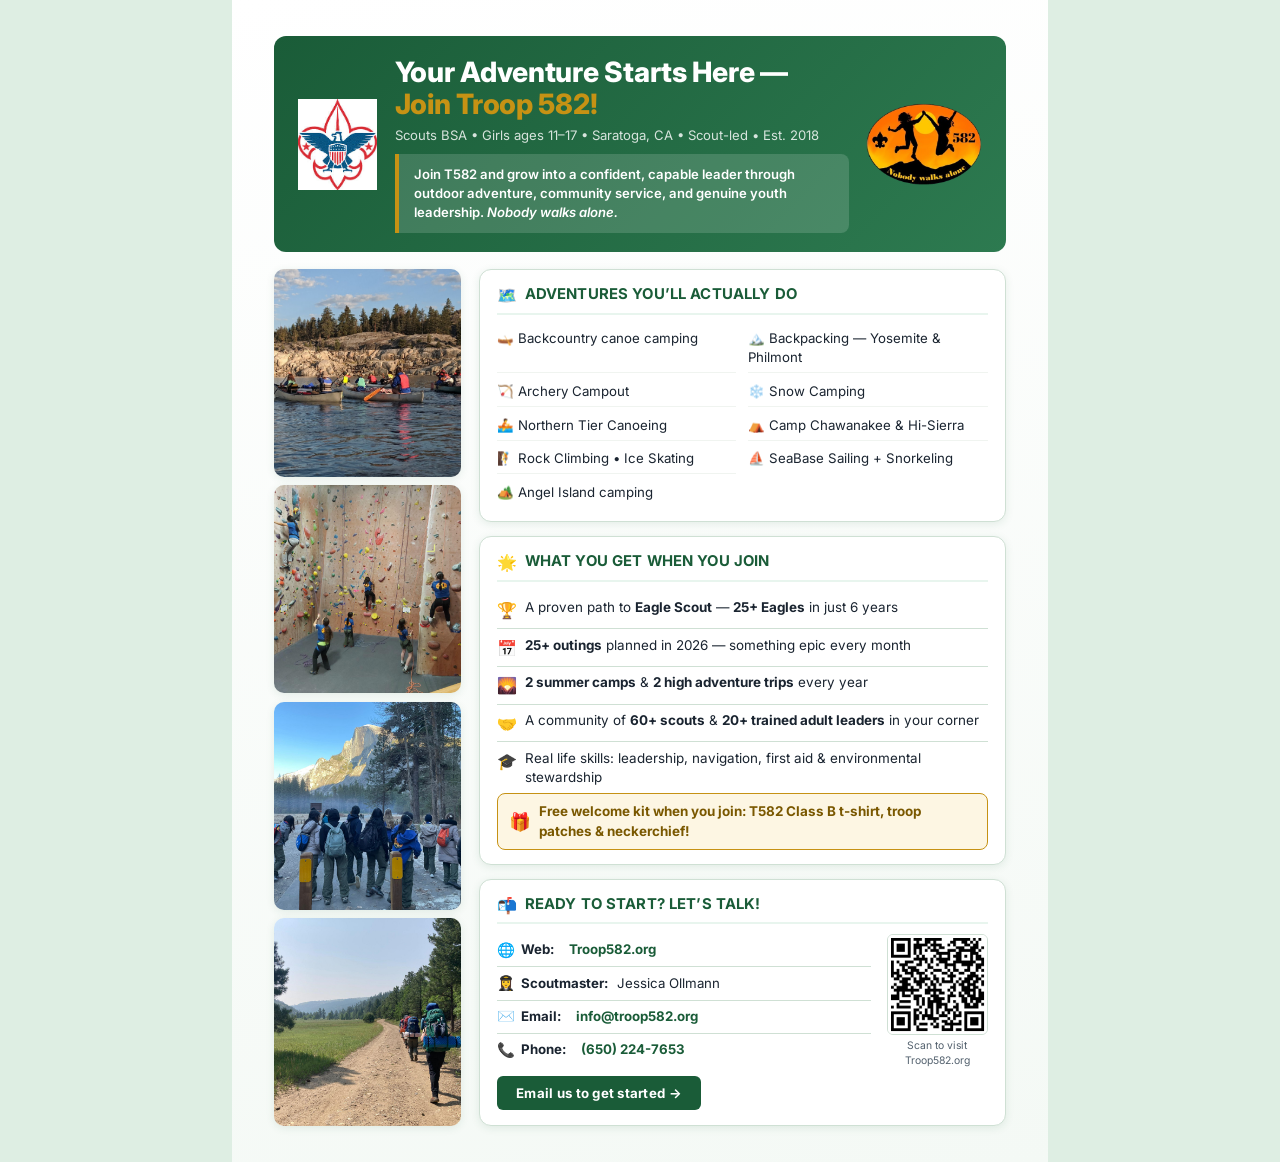
==== commit c4896b8e: "Fix BSA logo showing white — remove brightness/invert filter Co-authored-by: guptav <792743+guptav@u" ====
--- a/index.html
+++ b/index.html
@@ -64,7 +64,7 @@
 
     .header-logo { flex-shrink: 0; }
     .header-logo img { display: block; }
-    .header-logo.bsa img   { height: 0.95in; width: auto; filter: brightness(0) invert(1); }
+    .header-logo.bsa img   { height: 0.95in; width: auto; }
     .header-logo.troop img { height: 0.85in; width: auto; }
 
     .header-text { flex: 1; }
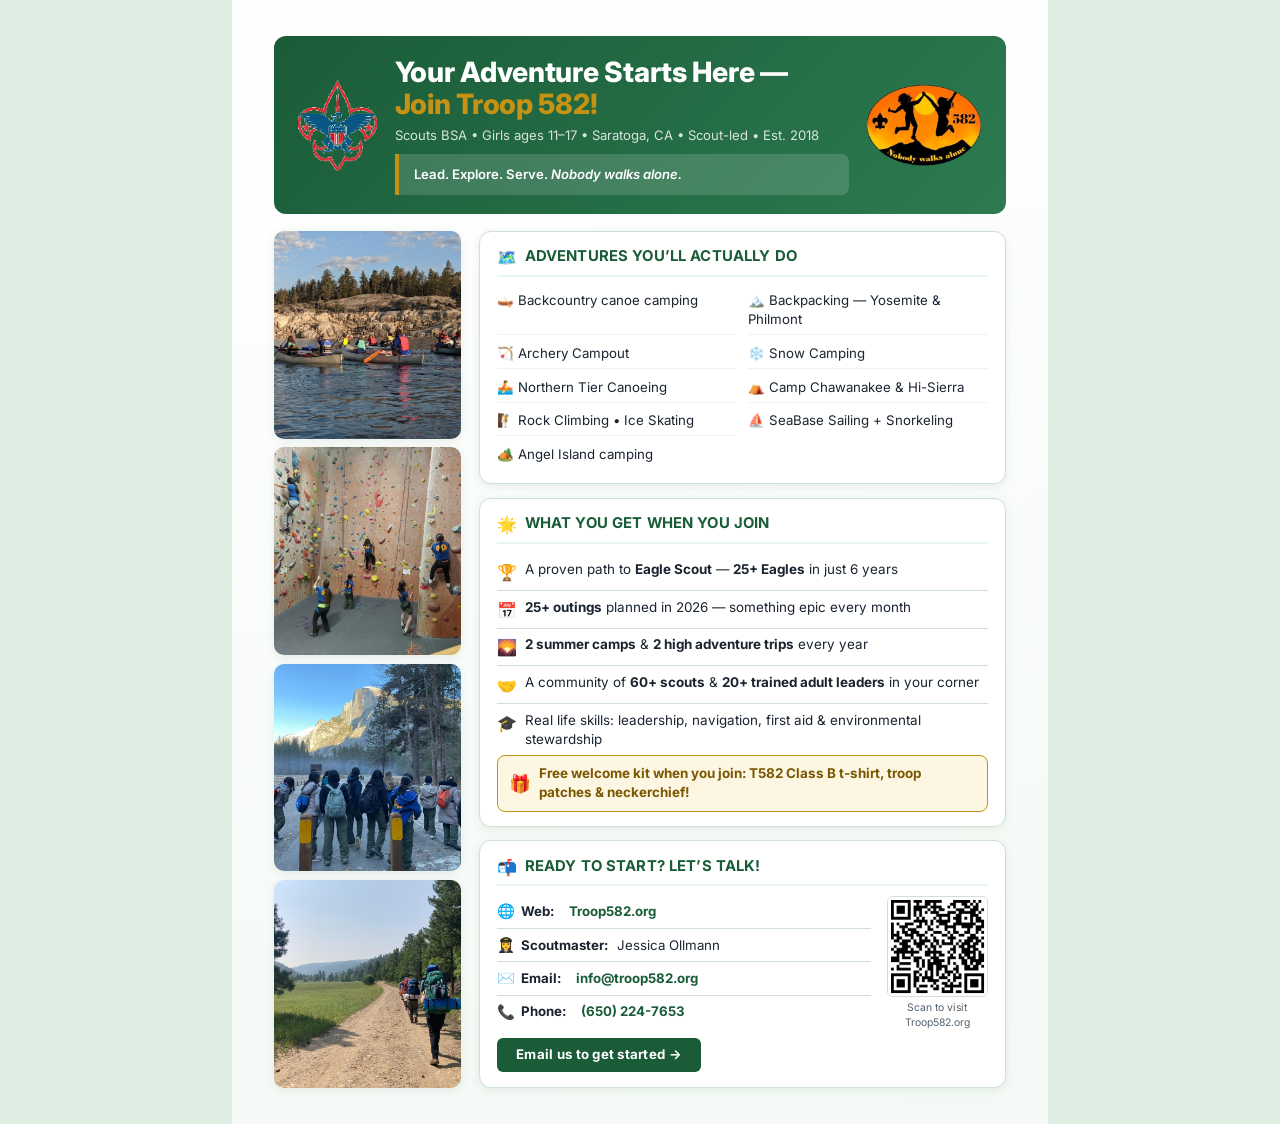
==== commit 76d1092e: "Sharpen tagline in header highlight block Co-authored-by: guptav <792743+guptav@users.noreply.github" ====
--- a/index.html
+++ b/index.html
@@ -359,7 +359,7 @@
       <div class="header-text">
         <h1>Your Adventure Starts Here &mdash;<br><span>Join Troop 582!</span></h1>
         <p class="tagline">Scouts BSA &bull; Girls ages 11&ndash;17 &bull; Saratoga, CA &bull; Scout-led &bull; Est. 2018</p>
-        <div class="highlight">Join T582 and grow into a confident, capable leader through outdoor adventure, community service, and genuine youth leadership. <em>Nobody walks alone.</em></div>
+        <div class="highlight">Lead. Explore. Serve. <em>Nobody walks alone.</em></div>
       </div>
       <div class="header-logo troop">
         <img src="assets/images/Google_Shape_59_p13.png" alt="Troop 582 — Nobody walks alone">
